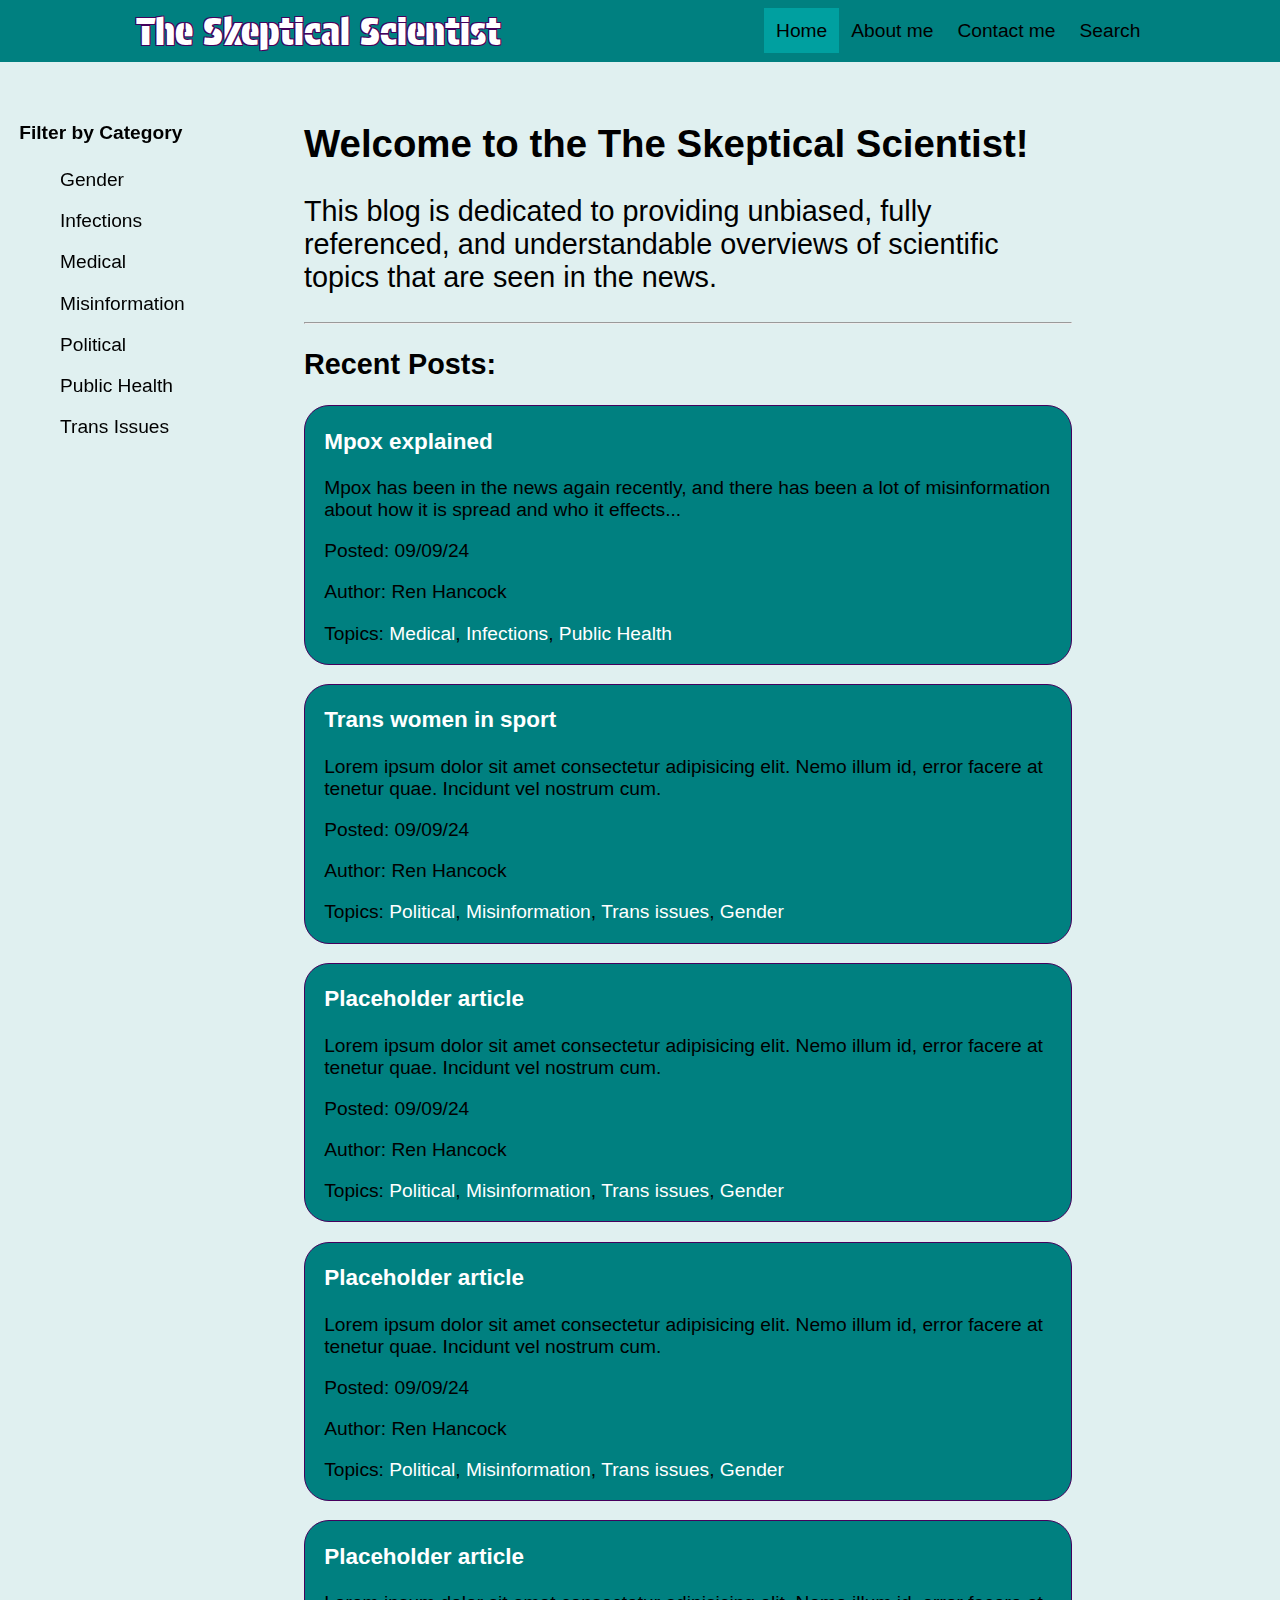
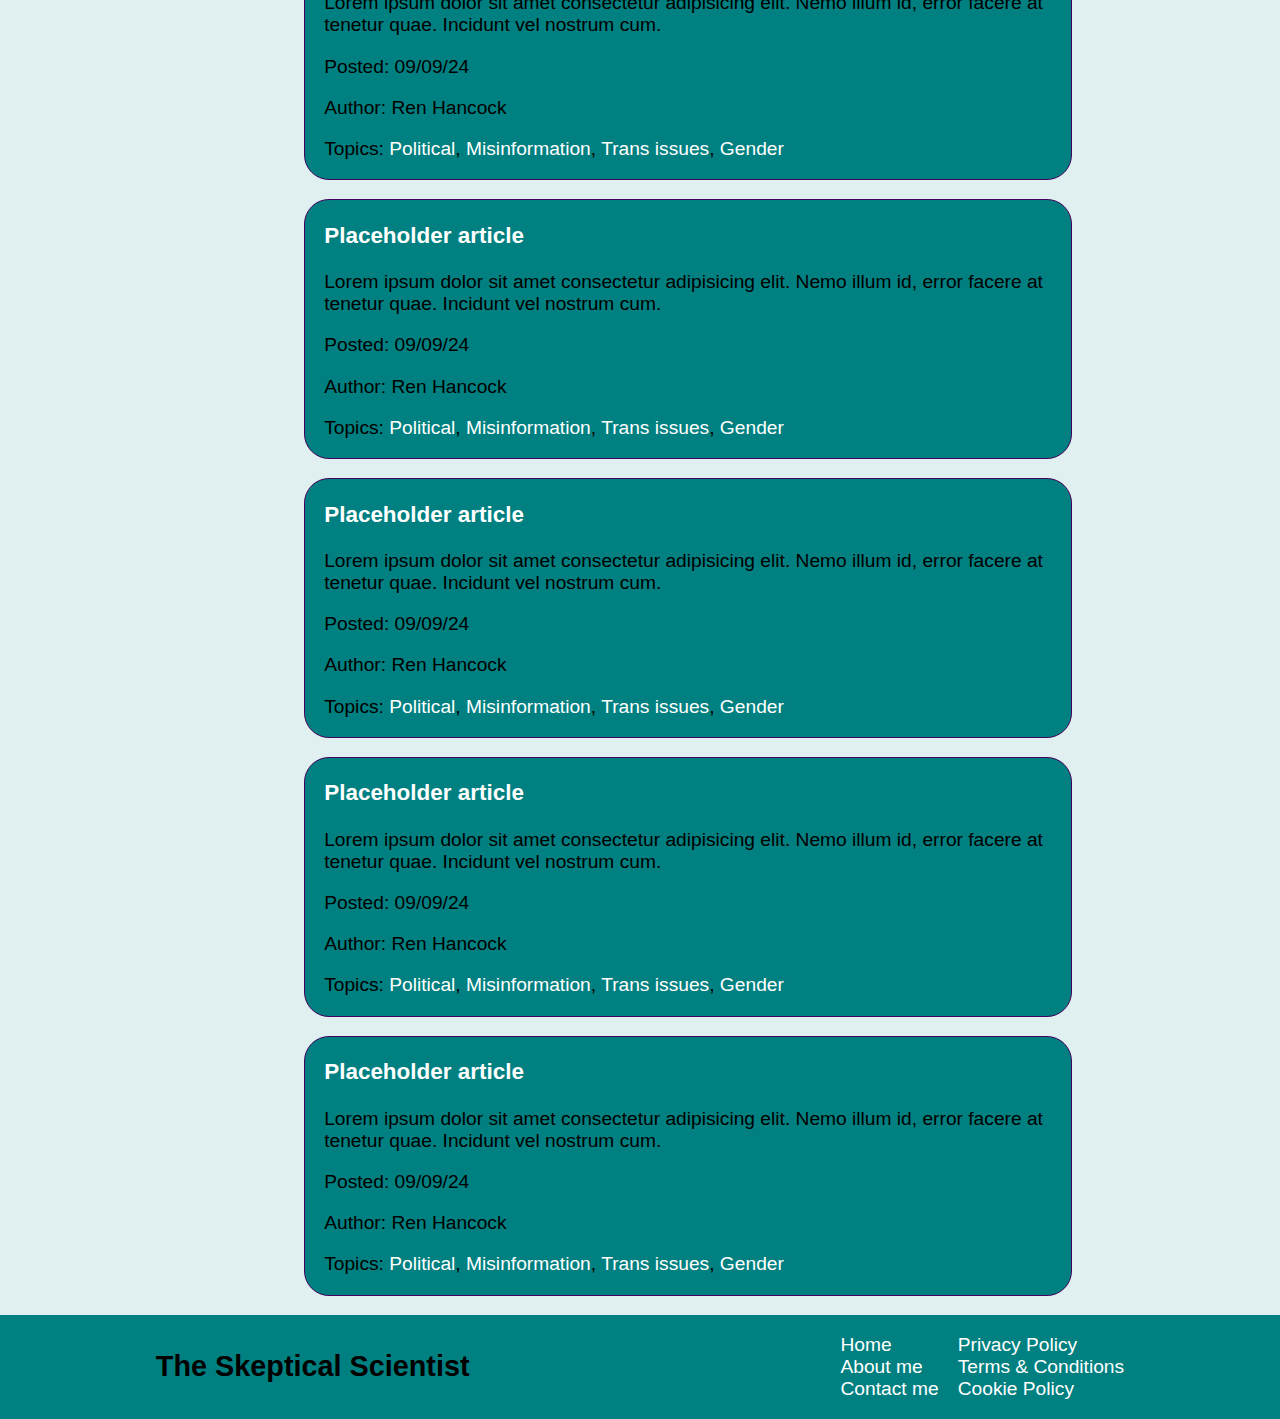
==== index.html @ 33c0a369 "update" ====
<!DOCTYPE html>
<html lang="en">
<head>
    <link rel="stylesheet" href="style.css">
    <link rel="stylesheet" href="index.css">
    <script src="app.js"></script>
    <link href="https://fonts.googleapis.com/css2?family=Protest+Guerrilla&display=swap" rel="stylesheet">
    <link rel="stylesheet" href="https://cdnjs.cloudflare.com/ajax/libs/font-awesome/4.7.0/css/font-awesome.min.css">
    <meta charset="UTF-8">
    <meta name="viewport" content="width=device-width, initial-scale=1.0">
    <title>The Skeptical Scientist - Home</title>
</head>
<body>
    <header>
        <h1 id="logo">The Skeptical Scientist</h1>
        <nav class="topnav" id="mytopnav">
            <ul>
                <li>
                    <a href="index.html" class="navbutton active" >Home</a>
                </li>
                <li>
                    <a href="about.html" class="navbutton" >About me</a>
                </li>
                <li>
                    <a href="contact.html" class="navbutton">Contact me</a>
                </li>
                <li>
                    <a href="search.html" class="navbutton">Search</a>
                </li>
                <li class="icon">
                    <a href="javascript:void(0);" class="icon" onclick="myFunction()">
                        <i class="fa fa-bars"></i>
                    </a>
                </li>
            </ul>
        </nav>
    </header>
    <main>
        <div id="main-content">
            <div>
                <h1 id="header1">Welcome to the The Skeptical Scientist!</h1>
                <p id="welcome-text">This blog is dedicated to providing unbiased, fully referenced, and understandable overviews of scientific topics that are seen in the news.</p>
                <hr>
                <h2>Recent Posts:</h2>
                <article>
                    <a href="articles/Mpox.html"><h3>Mpox explained</h3></a>
                    <p>Mpox has been in the news again recently, and there has been a lot of misinformation about how it is spread and who it effects...</p>
                    <p>Posted: 09/09/24</p>
                    <p>Author: Ren Hancock</p>
                    <p>Topics: <a href="topics/Medical.html">Medical</a>, <a href="topics/Infections.html">Infections</a>, <a href="topics/Public_Health.html">Public Health</a></p>
                </article>
                <article>
                    <a href="articles/trans_women_in_sport.html"><h3>Trans women in sport</h3></a>
                    <p>Lorem ipsum dolor sit amet consectetur adipisicing elit. Nemo illum id, error facere at tenetur quae. Incidunt vel nostrum cum.</p>
                    <p>Posted: 09/09/24</p>
                    <p>Author: Ren Hancock</p>
                    <p>Topics: <a href="topics/Political.html">Political</a>, <a href="topics/Misinformation.html">Misinformation</a>, <a href="topics/Trans_Issues.html">Trans issues</a>, <a href="topics/Gender.html">Gender</a></p>
                </article>
                <article>
                    <a href=""><h3>Placeholder article</h3></a>
                    <p>Lorem ipsum dolor sit amet consectetur adipisicing elit. Nemo illum id, error facere at tenetur quae. Incidunt vel nostrum cum.</p>
                    <p>Posted: 09/09/24</p>
                    <p>Author: Ren Hancock</p>
                    <p>Topics: <a href="topics/Political.html">Political</a>, <a href="topics/Misinformation.html">Misinformation</a>, <a href="topics/Trans_Issues.html">Trans issues</a>, <a href="topics/Gender.html">Gender</a></p>
                </article>
                <article>
                    <a href=""><h3>Placeholder article</h3></a>
                    <p>Lorem ipsum dolor sit amet consectetur adipisicing elit. Nemo illum id, error facere at tenetur quae. Incidunt vel nostrum cum.</p>
                    <p>Posted: 09/09/24</p>
                    <p>Author: Ren Hancock</p>
                    <p>Topics: <a href="topics/Political.html">Political</a>, <a href="topics/Misinformation.html">Misinformation</a>, <a href="topics/Trans_Issues.html">Trans issues</a>, <a href="topics/Gender.html">Gender</a></p>
                </article>
                <article>
                    <a href=""><h3>Placeholder article</h3></a>
                    <p>Lorem ipsum dolor sit amet consectetur adipisicing elit. Nemo illum id, error facere at tenetur quae. Incidunt vel nostrum cum.</p>
                    <p>Posted: 09/09/24</p>
                    <p>Author: Ren Hancock</p>
                    <p>Topics: <a href="topics/Political.html">Political</a>, <a href="topics/Misinformation.html">Misinformation</a>, <a href="topics/Trans_Issues.html">Trans issues</a>, <a href="topics/Gender.html">Gender</a></p>
                </article>
                <article>
                    <a href=""><h3>Placeholder article</h3></a>
                    <p>Lorem ipsum dolor sit amet consectetur adipisicing elit. Nemo illum id, error facere at tenetur quae. Incidunt vel nostrum cum.</p>
                    <p>Posted: 09/09/24</p>
                    <p>Author: Ren Hancock</p>
                    <p>Topics: <a href="topics/Political.html">Political</a>, <a href="topics/Misinformation.html">Misinformation</a>, <a href="topics/Trans_Issues.html">Trans issues</a>, <a href="topics/Gender.html">Gender</a></p>
                </article>
                <article>
                    <a href=""><h3>Placeholder article</h3></a>
                    <p>Lorem ipsum dolor sit amet consectetur adipisicing elit. Nemo illum id, error facere at tenetur quae. Incidunt vel nostrum cum.</p>
                    <p>Posted: 09/09/24</p>
                    <p>Author: Ren Hancock</p>
                    <p>Topics: <a href="topics/Political.html">Political</a>, <a href="topics/Misinformation.html">Misinformation</a>, <a href="topics/Trans_Issues.html">Trans issues</a>, <a href="topics/Gender.html">Gender</a></p>
                </article>
                <article>
                    <a href=""><h3>Placeholder article</h3></a>
                    <p>Lorem ipsum dolor sit amet consectetur adipisicing elit. Nemo illum id, error facere at tenetur quae. Incidunt vel nostrum cum.</p>
                    <p>Posted: 09/09/24</p>
                    <p>Author: Ren Hancock</p>
                    <p>Topics: <a href="topics/Political.html">Political</a>, <a href="topics/Misinformation.html">Misinformation</a>, <a href="topics/Trans_Issues.html">Trans issues</a>, <a href="topics/Gender.html">Gender</a></p>
                </article>
                <article>
                    <a href=""><h3>Placeholder article</h3></a>
                    <p>Lorem ipsum dolor sit amet consectetur adipisicing elit. Nemo illum id, error facere at tenetur quae. Incidunt vel nostrum cum.</p>
                    <p>Posted: 09/09/24</p>
                    <p>Author: Ren Hancock</p>
                    <p>Topics: <a href="topics/Political.html">Political</a>, <a href="topics/Misinformation.html">Misinformation</a>, <a href="topics/Trans_Issues.html">Trans issues</a>, <a href="topics/Gender.html">Gender</a></p>
                </article>
            </div>
            <aside class="fixed-aside">
                <section>
                    <h4>Filter by Category</h4>
                    <nav><ul>
                        <li><a href="topics/Gender.html" class="navbutton">Gender</a></li>
                        <li><a href="topics/Infections.html" class="navbutton">Infections</a></li>
                        <li><a href="topics/Medical.html" class="navbutton">Medical</a></li>
                        <li><a href="topics/Misinformation.html" class="navbutton">Misinformation</a></li>
                        <li><a href="topics/Political.html" class="navbutton">Political</a></li>
                        <li><a href="topics/Public_Health.html" class="navbutton">Public Health</a></li>
                        <li><a href="topics/Trans_Issues.html" class="navbutton">Trans Issues</a></li>
                    </ul></nav>
                </section>
             </aside>
        </div>
    </main>
    <footer>
        <h2>The Skeptical Scientist</h2>
        <section>
            <nav>
                <ul id="footer-navigation">
                    <div>
                        <li><a href="index.html">Home</a></li>
                        <li><a href="about.html">About me</a></li>
                        <li><a href="contact.html">Contact me</a></li>
                    </div>
                    <div>
                        <li><a href="">Privacy Policy</a></li>
                        <li><a href="">Terms & Conditions</a></li>
                        <li><a href="">Cookie Policy</a></li>
                    </div>
                </ul>
            </nav>
        </section>
    </footer>
</body>
</html>
---- style.css ----
body {
    font-family: Helvetica, Arial, sans-serif;
    margin: 0px;
    font-size: 1.5vw;
    background-color: #0080801f;
}

#logo {
    margin: 0px;
    padding: 8px;
    font-family: "Protest Guerrilla", sans-serif;
    font-weight: 400;
    font-style: normal;
    text-shadow: 
        1px 1px 0px #45015d,
        -1px 1px 0px #45015d,
        1px -1px 0px #45015d,
        -1px -1px 0px #45015d;
}



body > header {
    background-color: Teal;
    color: white;
    overflow: hidden;
    display: flex;
    flex-direction: row;
    align-items: center;
    justify-content: space-around;
    position: fixed;
    top: 0;
    left: 0;
    width: 100%;
}

body > header > nav > ul {
    list-style: none;
    text-decoration: none;
    display: flex;
    justify-content: space-around;
    padding: 0;
    margin: 0;
}

.topnav a:hover {
    background-color: rgb(0, 54, 54);
    color: white;
}

.topnav a.active {
    background-color: rgba(0, 187, 187, 0.541);
    color: black;
}
.topnav a.active:hover {
    background-color: rgb(0, 54, 54);
    color: white;
}

@media screen and (min-width: 600px) {
    .topnav .icon {
        display: none;
    }
}

@media screen and (max-width: 600px) {
    .topnav li:not(:first-child) {
        display: none;
    }
    .topnav li.icon {
      float: inline-start;
      display: block;
      padding-left: 5vw;
      color: white;
    }
}

@media screen and (max-width: 600px) {
    .topnav.responsive {
        position: relative;
        display: flex;
        flex-direction: column;
    }
    .topnav.responsive a.icon {
      position: absolute;
      right: 0;
      top: 0;
      color: white;
    }
    .topnav.responsive a {
      text-align: left;
      color: white;
      flex-direction: column;
      font-size: 2em;
    }
}

main {
    padding-top: 5em;
}

.navbutton {
    color: rgb(0, 0, 0);
    text-decoration: none;
    padding: 12px;
}

body > footer {
    background-color: teal;
    display: flex;
    overflow: hidden;
    align-items: center;
    justify-content: space-around;
}

#footer-navigation {
    display: flex;
    list-style: none;
}

#footer-navigation > div > li {
    margin-left: 1em;
}

#footer-navigation > div > li > a {
    color: white;
    text-decoration: none;
}
---- index.css ----
#welcome-text {
    font-size: 1.5em;
}

article {
    margin-top: 1em; 
    margin-bottom: 1em;
    padding-left: 1em;
    border: 0.1em solid #45015d;
    border-radius: 25px;
    background-color: #008080;
    color: black;
    
}

article a {
    color: white;
    text-decoration: none;
}

article a:hover {
    color: #45015d;
}

#main-content {
    display: flex;
    flex-direction: row-reverse;
    justify-content: space-around;
}

#main-content > div {
    width: 40em;
    padding-left: 5em;
}

.fixed-aside {
    position: fixed;
    left: 0;
    height: 100vh;
    width: 10em;
    display: flex;
    padding-left: 1em;
}
.fixed-aside a:hover {
    background-color: teal;
    color: white;
    border-radius: 25px;
}

.fixed-aside > section >nav >ul {
    list-style: none;
    text-decoration: none;
    align-content: left;
    padding-left: 1.5em;
}

.fixed-aside > section >nav >ul >li {
    padding-bottom: 1em;
}
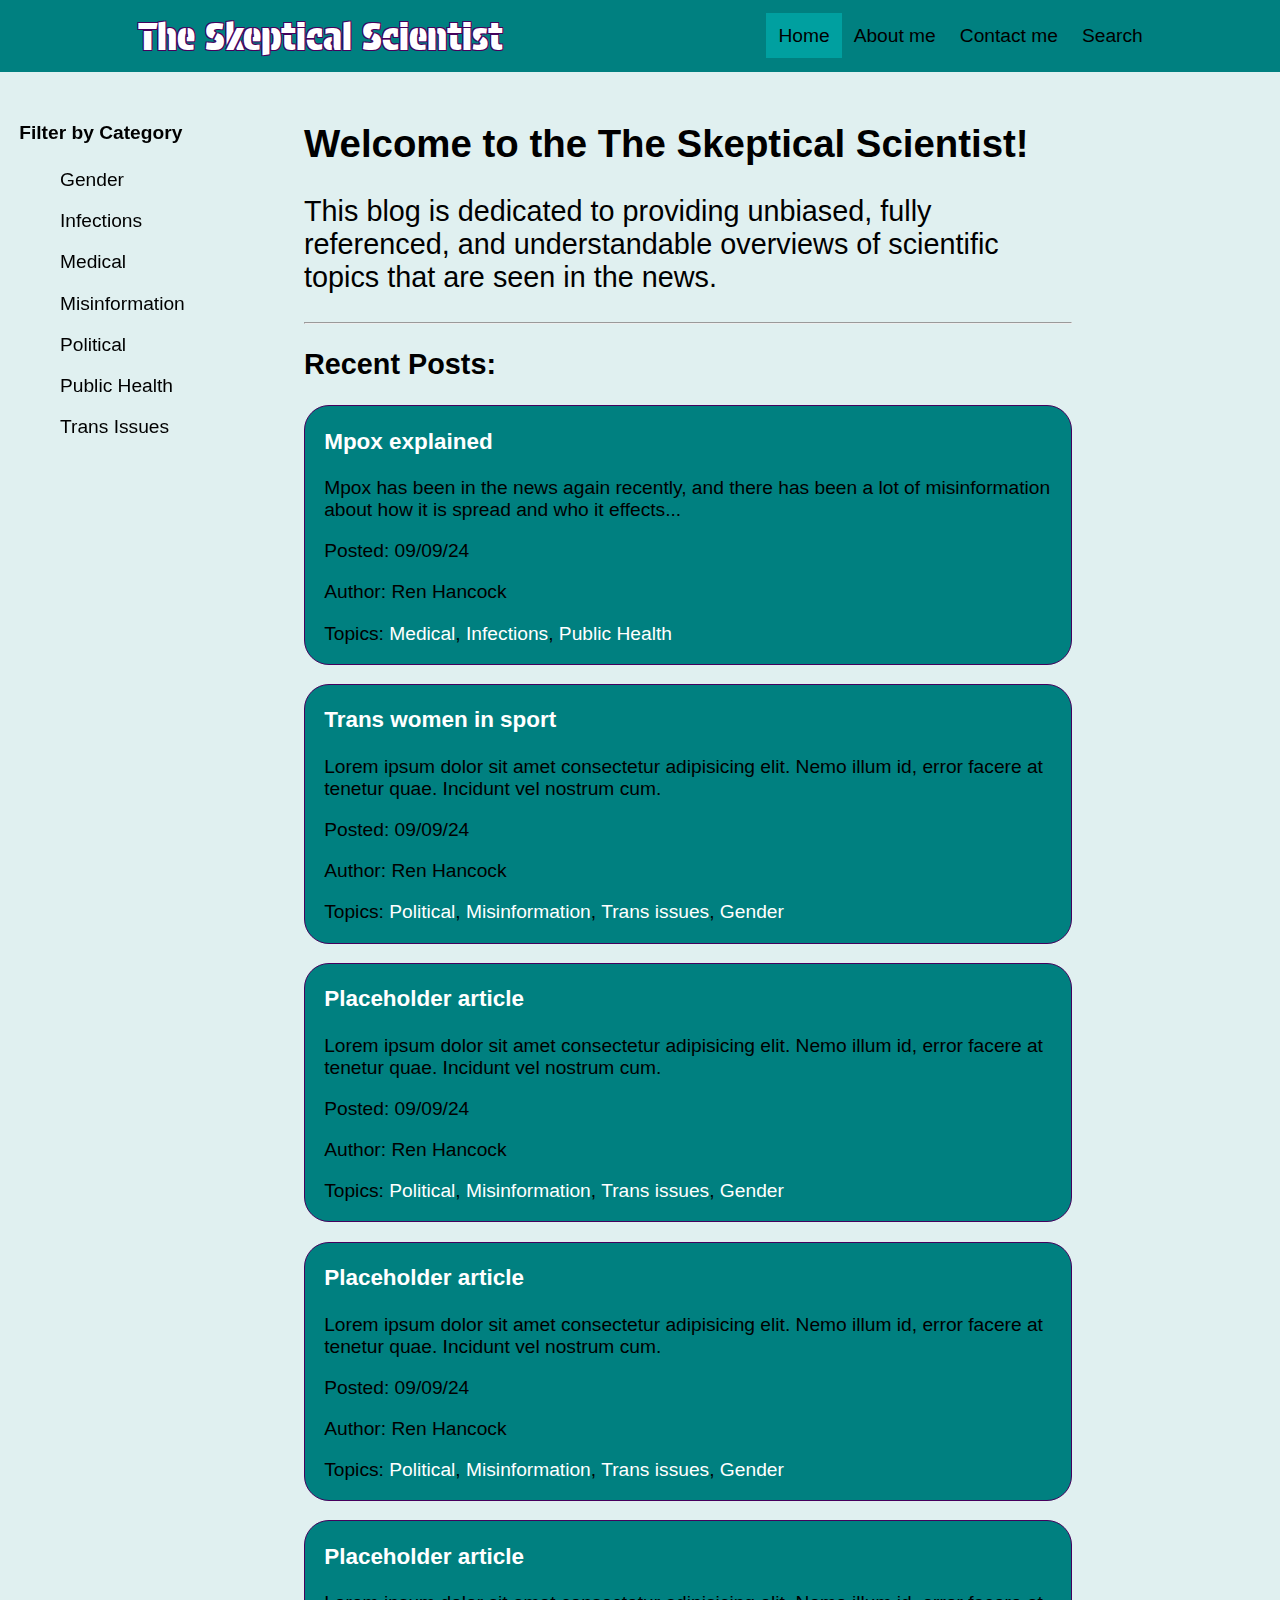
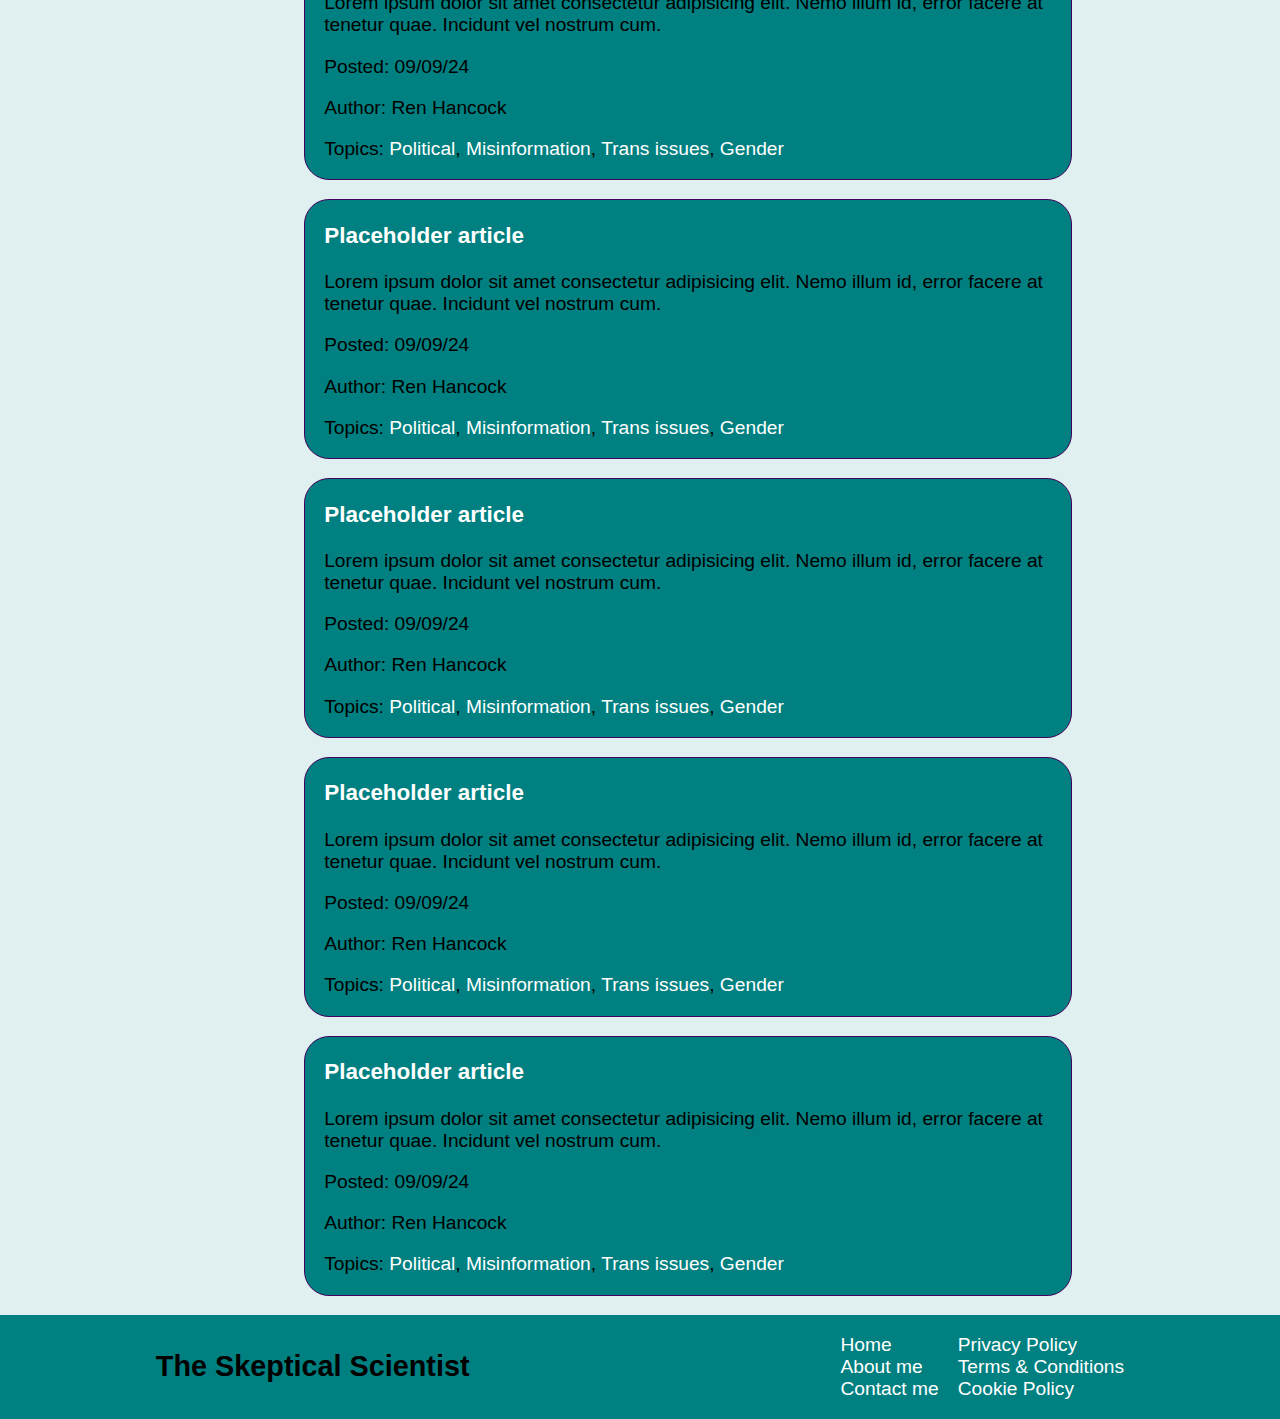
==== commit 90a9d0ce: "update" ====
--- a/index.html
+++ b/index.html
@@ -28,7 +28,7 @@
                     <a href="search.html" class="navbutton">Search</a>
                 </li>
                 <li class="icon">
-                    <a href="javascript:void(0);" class="icon" onclick="myFunction()">
+                    <a href="javascript:void(0);" onclick="myFunction()">
                         <i class="fa fa-bars"></i>
                     </a>
                 </li>
@@ -109,15 +109,17 @@
             <aside class="fixed-aside">
                 <section>
                     <h4>Filter by Category</h4>
-                    <nav><ul>
-                        <li><a href="topics/Gender.html" class="navbutton">Gender</a></li>
-                        <li><a href="topics/Infections.html" class="navbutton">Infections</a></li>
-                        <li><a href="topics/Medical.html" class="navbutton">Medical</a></li>
-                        <li><a href="topics/Misinformation.html" class="navbutton">Misinformation</a></li>
-                        <li><a href="topics/Political.html" class="navbutton">Political</a></li>
-                        <li><a href="topics/Public_Health.html" class="navbutton">Public Health</a></li>
-                        <li><a href="topics/Trans_Issues.html" class="navbutton">Trans Issues</a></li>
-                    </ul></nav>
+                    <nav>
+                        <ul>
+                            <li><a href="topics/Gender.html" class="navbutton">Gender</a></li>
+                            <li><a href="topics/Infections.html" class="navbutton">Infections</a></li>
+                            <li><a href="topics/Medical.html" class="navbutton">Medical</a></li>
+                            <li><a href="topics/Misinformation.html" class="navbutton">Misinformation</a></li>
+                            <li><a href="topics/Political.html" class="navbutton">Political</a></li>
+                            <li><a href="topics/Public_Health.html" class="navbutton">Public Health</a></li>
+                            <li><a href="topics/Trans_Issues.html" class="navbutton">Trans Issues</a></li>
+                        </ul>
+                    </nav>
                 </section>
              </aside>
         </div>
--- a/style.css
+++ b/style.css
@@ -7,7 +7,7 @@
 
 #logo {
     margin: 0px;
-    padding: 8px;
+    padding: 1vw;
     font-family: "Protest Guerrilla", sans-serif;
     font-weight: 400;
     font-style: normal;
@@ -58,40 +58,40 @@
 }
 
 @media screen and (min-width: 600px) {
-    .topnav .icon {
+    .icon {
         display: none;
     }
 }
 
 @media screen and (max-width: 600px) {
-    .topnav li:not(:first-child) {
-        display: none;
-    }
-    .topnav li.icon {
-      float: inline-start;
-      display: block;
-      padding-left: 5vw;
-      color: white;
-    }
-}
-
-@media screen and (max-width: 600px) {
-    .topnav.responsive {
-        position: relative;
+    .topnav {
+        color: black;
         display: flex;
         flex-direction: column;
     }
-    .topnav.responsive a.icon {
+    .topnav ul {
+        list-style: none;
+        text-decoration: none;
+        display: flex;
+        justify-content: space-around;
+        padding: 1em;
+        margin: 1em;
+    }
+    .navbutton {
+        float: none;
+        display: none;
+    }
+    .topnav a.icon {
+      display: block;
       position: absolute;
-      right: 0;
-      top: 0;
-      color: white;
     }
-    .topnav.responsive a {
+    .responsive ul {
+        display: flex;
+        flex-direction: column;
+        background-color: teal;
+    }
+    .responsive ul li a {
       text-align: left;
-      color: white;
-      flex-direction: column;
-      font-size: 2em;
     }
 }
 
--- a/index.css
+++ b/index.css
@@ -22,38 +22,76 @@
     color: #45015d;
 }
 
-#main-content {
-    display: flex;
-    flex-direction: row-reverse;
-    justify-content: space-around;
+@media screen and (min-width: 600px) {
+    #main-content {
+        display: flex;
+        flex-direction: row-reverse;
+        justify-content: space-around;
+    }
+
+    #main-content > div {
+        width: 40em;
+        padding-left: 5em;
+    }
+
+    .fixed-aside {
+        position: fixed;
+        left: 0;
+        height: 100vh;
+        width: 10em;
+        display: flex;
+        padding-left: 1em;
+    }
+    .fixed-aside a:hover {
+        background-color: teal;
+        color: white;
+        border-radius: 25px;
+    }
+
+    .fixed-aside > section >nav >ul {
+        list-style: none;
+        text-decoration: none;
+        align-content: left;
+        padding-left: 1.5em;
+    }
+
+    .fixed-aside > section >nav >ul >li {
+        padding-bottom: 1em;
+    }
 }
 
-#main-content > div {
-    width: 40em;
-    padding-left: 5em;
-}
+@media screen and (max-width: 600px) {
+    #main-content {
+        display: flex;
+        flex-direction: column;
+        justify-content: space-around;
+    }
+    
+    #main-content > div {
+        width: 90%;
+        padding-left: 5em;
+    }
+    
+    .fixed-aside {
+        display: flex;
+        padding-left: 1em;
+        flex-direction: row;
+    }
 
-.fixed-aside {
-    position: fixed;
-    left: 0;
-    height: 100vh;
-    width: 10em;
-    display: flex;
-    padding-left: 1em;
-}
-.fixed-aside a:hover {
-    background-color: teal;
-    color: white;
-    border-radius: 25px;
-}
-
-.fixed-aside > section >nav >ul {
-    list-style: none;
-    text-decoration: none;
-    align-content: left;
-    padding-left: 1.5em;
-}
-
-.fixed-aside > section >nav >ul >li {
-    padding-bottom: 1em;
+    .fixed-aside a:hover {
+        background-color: teal;
+        color: white;
+        border-radius: 25px;
+    }
+    
+    .fixed-aside > section >nav >ul {
+        list-style: none;
+        text-decoration: none;
+        align-content: left;
+        padding-left: 1.5em;
+    }
+    
+    .fixed-aside > section >nav >ul >li {
+        padding-bottom: 1em;
+    }
 }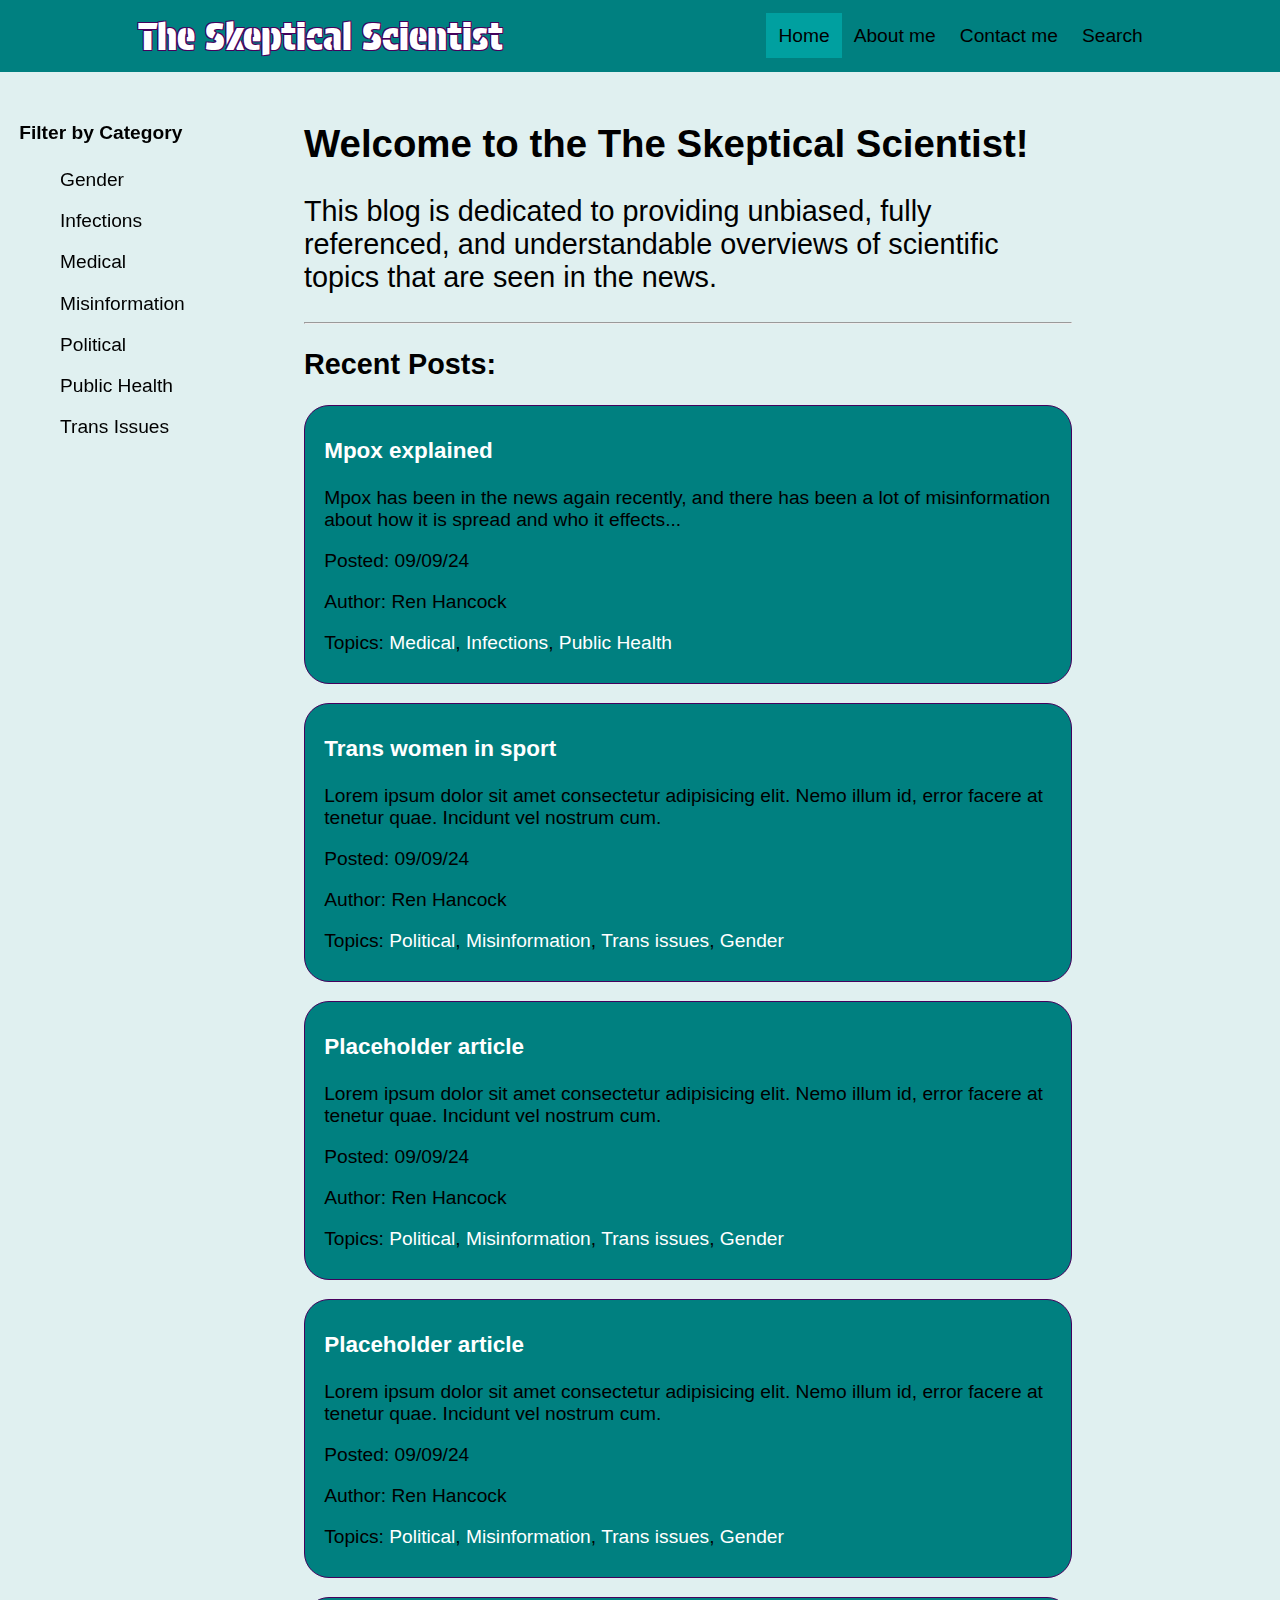
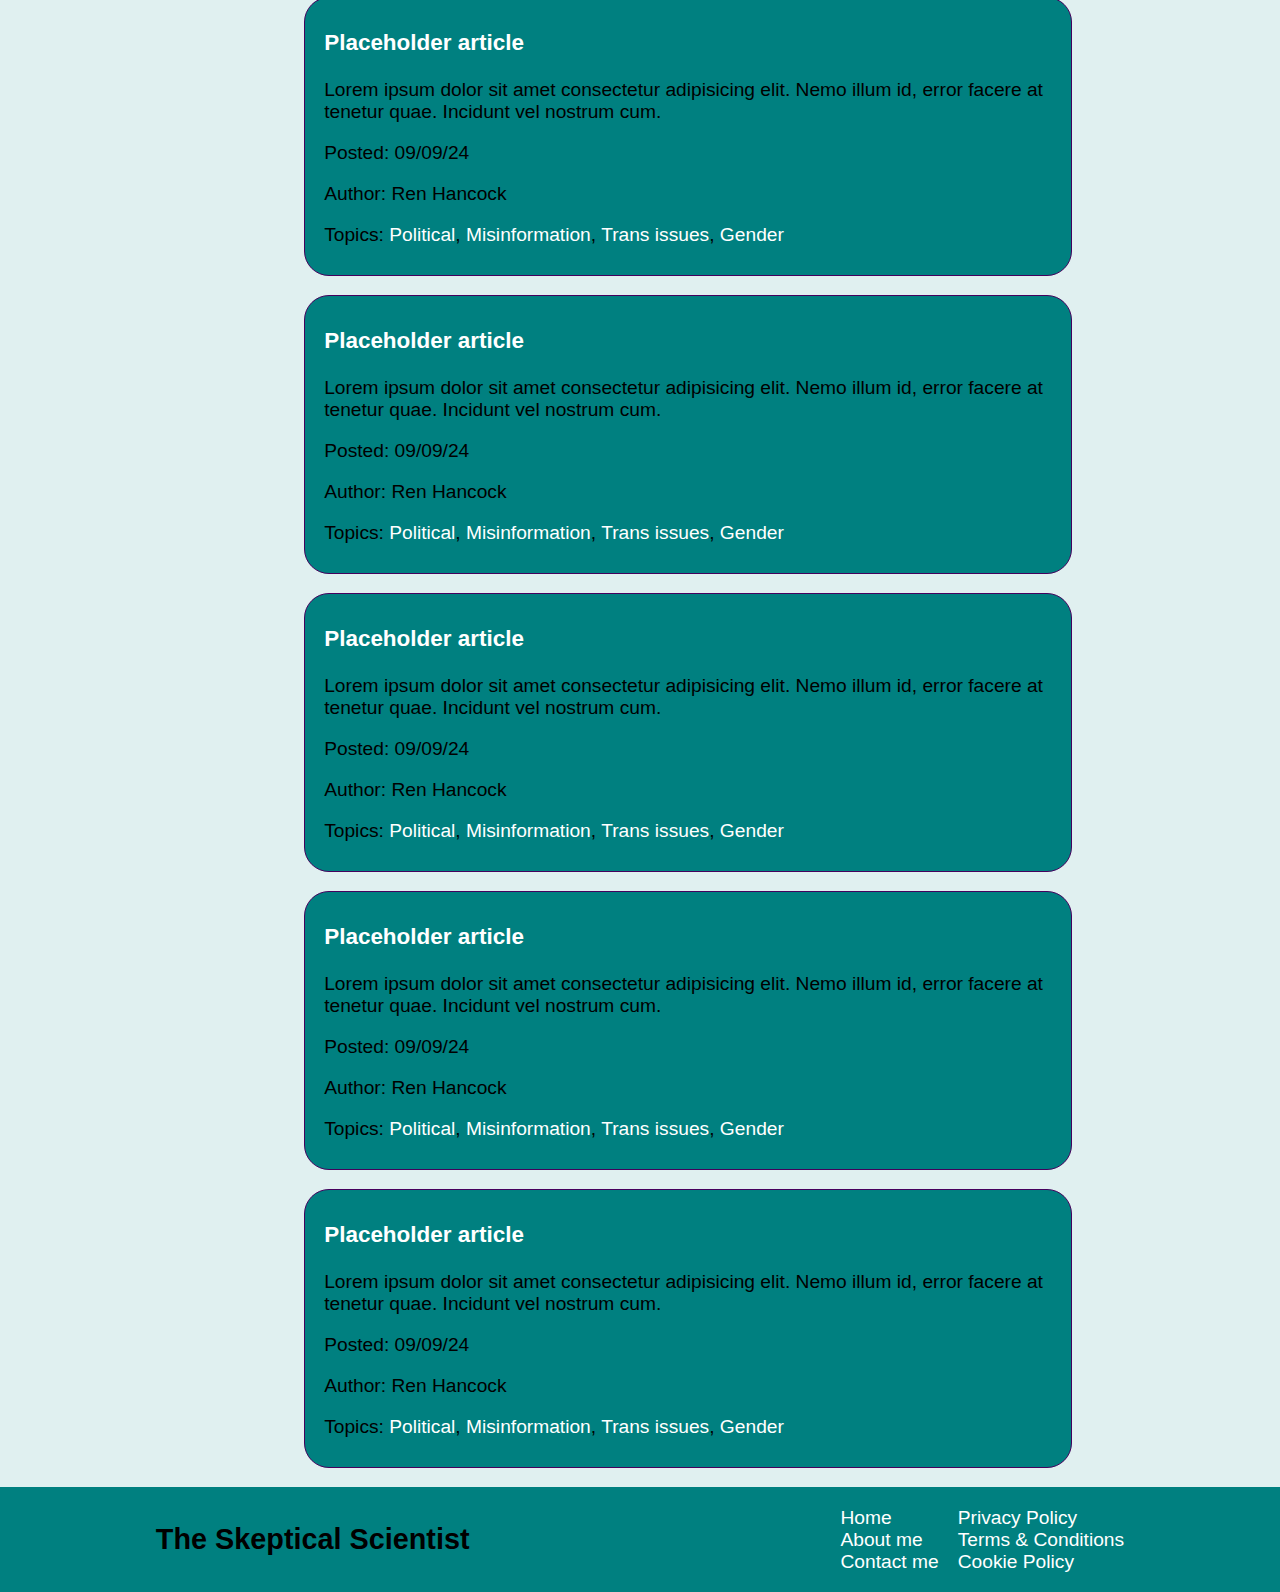
==== commit 78ad2d7f: "update" ====
--- a/index.html
+++ b/index.html
@@ -111,13 +111,13 @@
                     <h4>Filter by Category</h4>
                     <nav>
                         <ul>
-                            <li><a href="topics/Gender.html" class="navbutton">Gender</a></li>
-                            <li><a href="topics/Infections.html" class="navbutton">Infections</a></li>
-                            <li><a href="topics/Medical.html" class="navbutton">Medical</a></li>
-                            <li><a href="topics/Misinformation.html" class="navbutton">Misinformation</a></li>
-                            <li><a href="topics/Political.html" class="navbutton">Political</a></li>
-                            <li><a href="topics/Public_Health.html" class="navbutton">Public Health</a></li>
-                            <li><a href="topics/Trans_Issues.html" class="navbutton">Trans Issues</a></li>
+                            <li><a href="topics/Gender.html" class="category">Gender</a></li>
+                            <li><a href="topics/Infections.html" class="category">Infections</a></li>
+                            <li><a href="topics/Medical.html" class="category">Medical</a></li>
+                            <li><a href="topics/Misinformation.html" class="category">Misinformation</a></li>
+                            <li><a href="topics/Political.html" class="category">Political</a></li>
+                            <li><a href="topics/Public_Health.html" class="category">Public Health</a></li>
+                            <li><a href="topics/Trans_Issues.html" class="category">Trans Issues</a></li>
                         </ul>
                     </nav>
                 </section>
--- a/style.css
+++ b/style.css
@@ -111,6 +111,7 @@
     overflow: hidden;
     align-items: center;
     justify-content: space-around;
+    width: 100%;
 }
 
 #footer-navigation {
--- a/index.css
+++ b/index.css
@@ -5,12 +5,11 @@
 article {
     margin-top: 1em; 
     margin-bottom: 1em;
-    padding-left: 1em;
+    padding: 0.5em 1em 0.5em 1em;
     border: 0.1em solid #45015d;
     border-radius: 25px;
     background-color: #008080;
     color: black;
-    
 }
 
 article a {
@@ -20,6 +19,12 @@
 
 article a:hover {
     color: #45015d;
+}
+
+.category {
+    color: rgb(0, 0, 0);
+    text-decoration: none;
+    padding: 12px;
 }
 
 @media screen and (min-width: 600px) {
@@ -73,25 +78,29 @@
     }
     
     .fixed-aside {
-        display: flex;
+        width: 10em;
         padding-left: 1em;
-        flex-direction: row;
+        color: black;
     }
 
     .fixed-aside a:hover {
         background-color: teal;
-        color: white;
+        color: black;
         border-radius: 25px;
     }
     
     .fixed-aside > section >nav >ul {
         list-style: none;
         text-decoration: none;
-        align-content: left;
         padding-left: 1.5em;
+        width: 100vw;
+        color: black;
+        display: flex;
     }
     
     .fixed-aside > section >nav >ul >li {
         padding-bottom: 1em;
+        color: black;
+        flex-direction: row;
     }
 }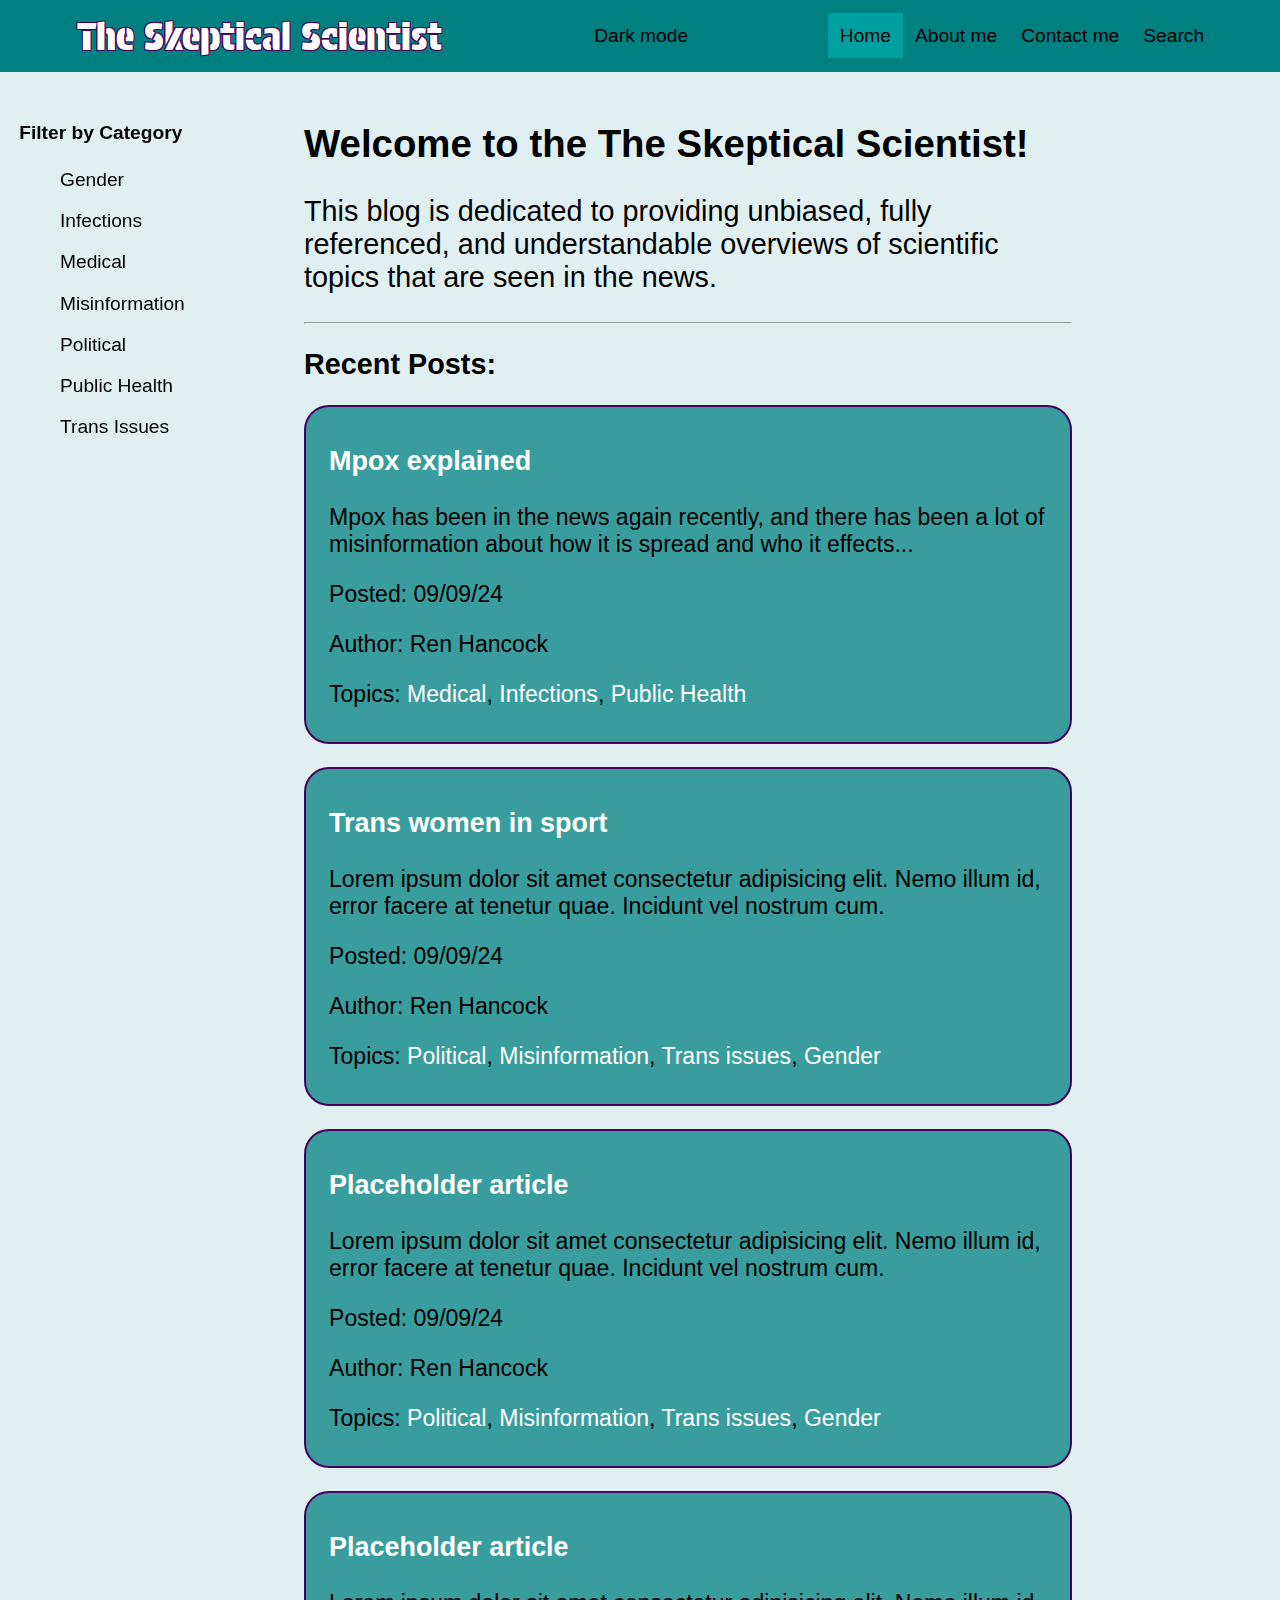
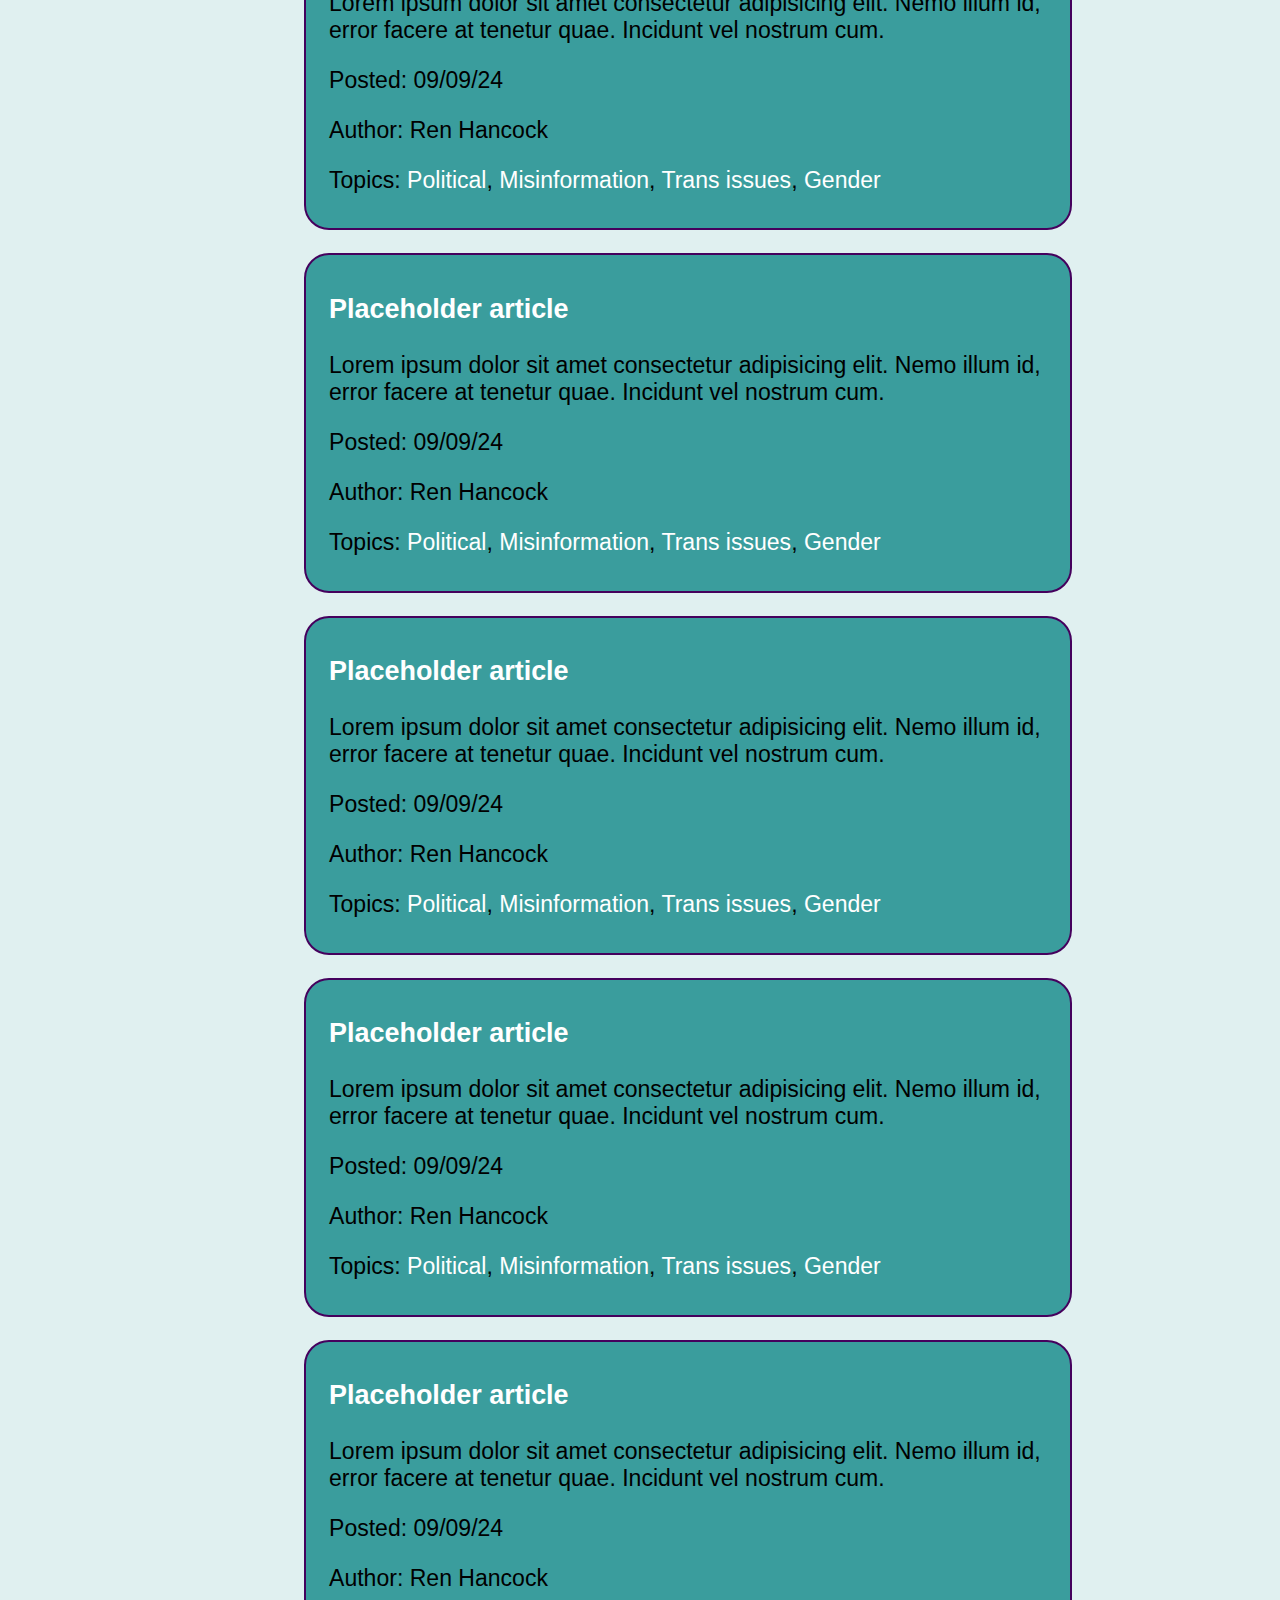
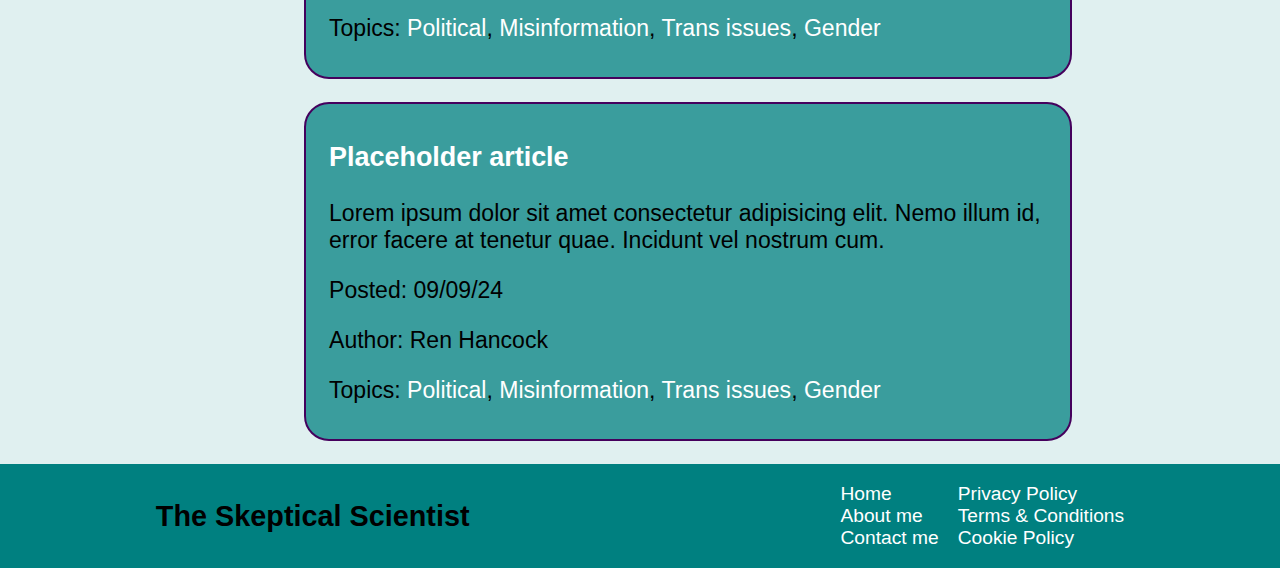
==== commit 934bb999: "update" ====
--- a/index.html
+++ b/index.html
@@ -12,7 +12,8 @@
 </head>
 <body>
     <header>
-        <h1 id="logo">The Skeptical Scientist</h1>
+        <h1 id="logo"><a href="index.html">The Skeptical Scientist</a></h1>
+        <button onclick="myFunction()">Dark mode</button>
         <nav class="topnav" id="mytopnav">
             <ul>
                 <li>
@@ -28,7 +29,7 @@
                     <a href="search.html" class="navbutton">Search</a>
                 </li>
                 <li class="icon">
-                    <a href="javascript:void(0);" onclick="myFunction()">
+                    <a href="javascript:void(0)" onclick="myFunction()">
                         <i class="fa fa-bars"></i>
                     </a>
                 </li>
--- a/style.css
+++ b/style.css
@@ -3,6 +3,11 @@
     margin: 0px;
     font-size: 1.5vw;
     background-color: #0080801f;
+}
+
+.dark-mode {
+    background-color: rgb(0, 28, 28);
+    color: rgb(96, 189, 189);
 }
 
 #logo {
@@ -11,6 +16,8 @@
     font-family: "Protest Guerrilla", sans-serif;
     font-weight: 400;
     font-style: normal;
+    text-decoration: none;
+    color: white;
     text-shadow: 
         1px 1px 0px #45015d,
         -1px 1px 0px #45015d,
@@ -18,7 +25,14 @@
         -1px -1px 0px #45015d;
 }
 
+#logo a {
+    text-decoration: none;
+    color: white;
+}
 
+.dark-mode #logo a {
+    color: rgb(198, 198, 198);;
+}
 
 body > header {
     background-color: Teal;
@@ -43,6 +57,12 @@
     margin: 0;
 }
 
+.navbutton {
+    color: rgb(0, 0, 0);
+    text-decoration: none;
+    padding: 12px;
+}
+
 .topnav a:hover {
     background-color: rgb(0, 54, 54);
     color: white;
@@ -53,6 +73,19 @@
     color: black;
 }
 .topnav a.active:hover {
+    background-color: rgb(0, 54, 54);
+    color: white;
+}
+
+header > button {
+    padding: 12px;
+    background-color: teal;
+    border: none;
+    font-size: 1.5vw;
+    justify-self: end;
+}
+
+header > button:hover {
     background-color: rgb(0, 54, 54);
     color: white;
 }
@@ -99,12 +132,6 @@
     padding-top: 5em;
 }
 
-.navbutton {
-    color: rgb(0, 0, 0);
-    text-decoration: none;
-    padding: 12px;
-}
-
 body > footer {
     background-color: teal;
     display: flex;
--- a/index.css
+++ b/index.css
@@ -8,8 +8,27 @@
     padding: 0.5em 1em 0.5em 1em;
     border: 0.1em solid #45015d;
     border-radius: 25px;
-    background-color: #008080;
-    color: black;
+    background-color: #008080bd;
+    color: rgb(0, 0, 0);
+    font-size: larger;
+}
+
+.dark-mode article {
+    background-color: rgb(0, 37, 37);
+    color: rgb(96, 189, 189);
+    border: none;
+}
+
+.dark-mode article a {
+    color: rgb(158, 158, 158);
+}
+
+.dark-mode article a:hover {
+    color: #7900a5;
+}
+
+.dark-mode aside a {
+    color: rgb(96, 189, 189);
 }
 
 article a {
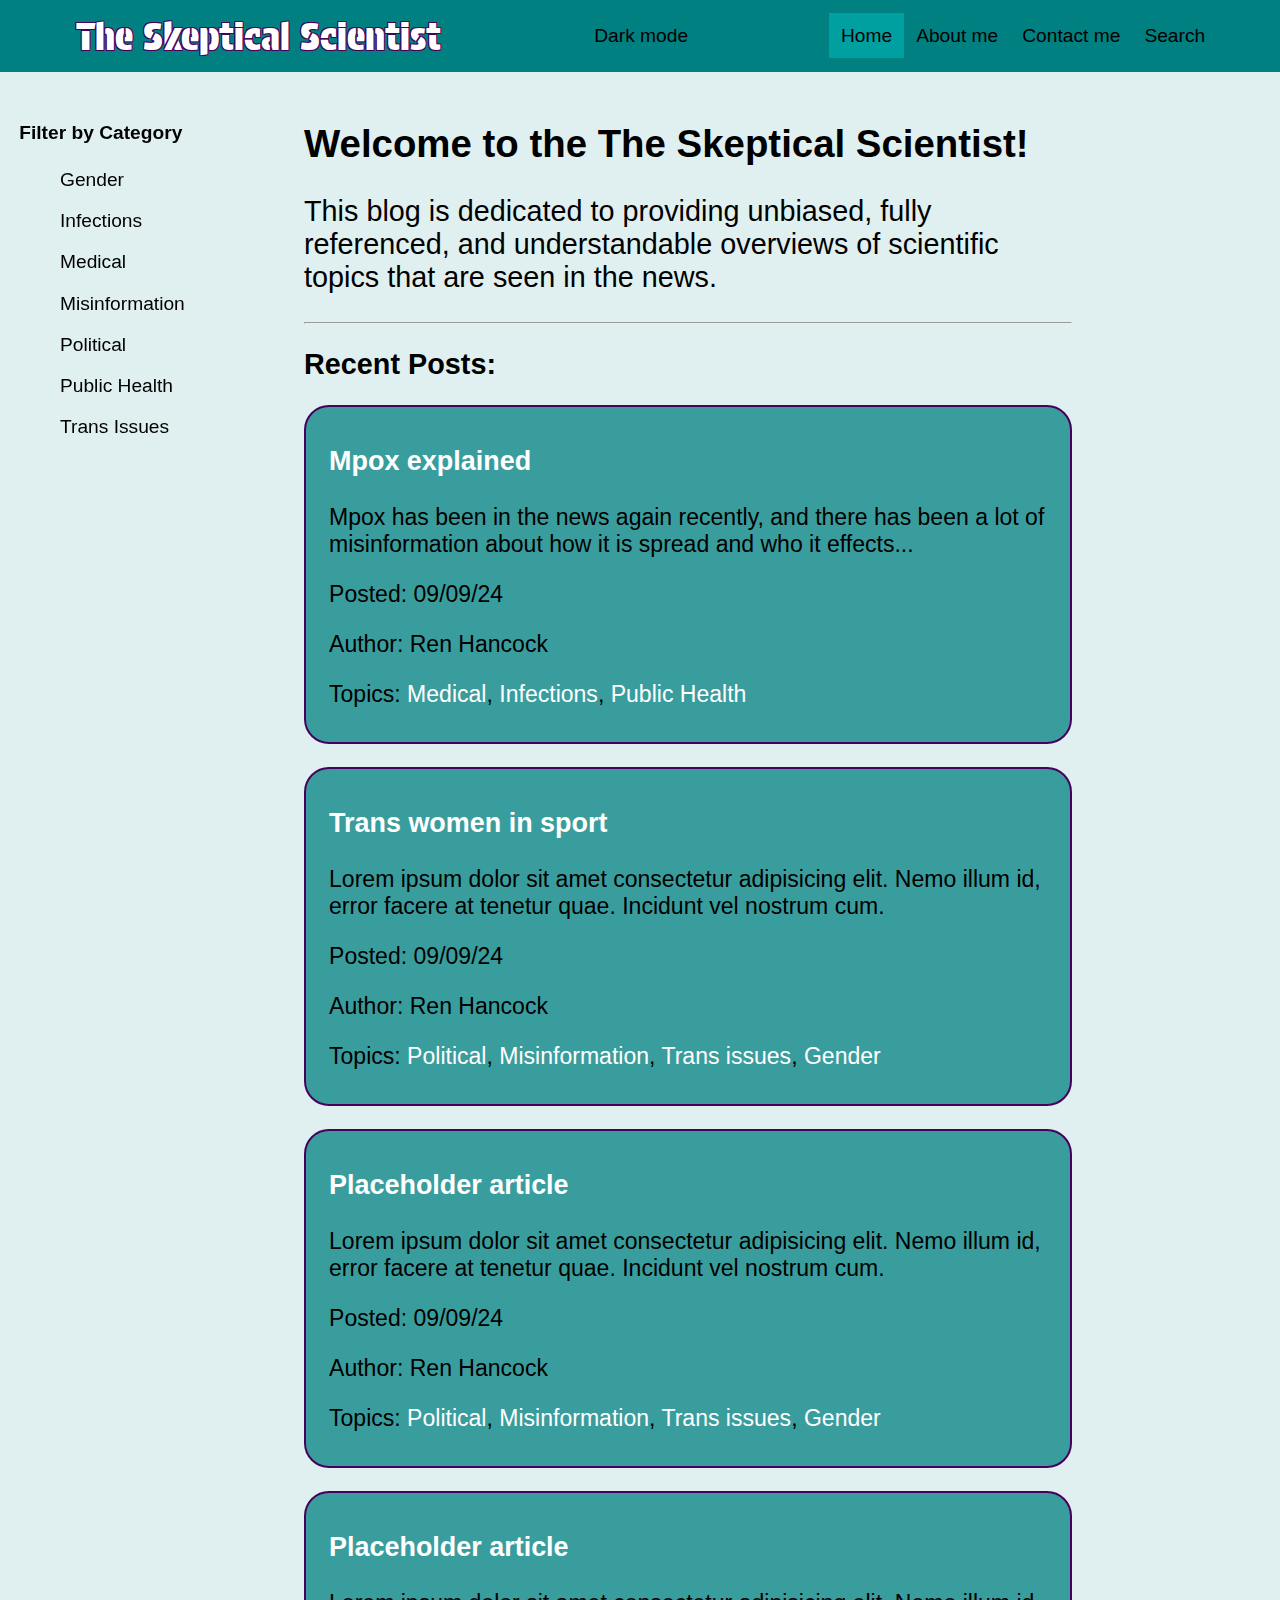
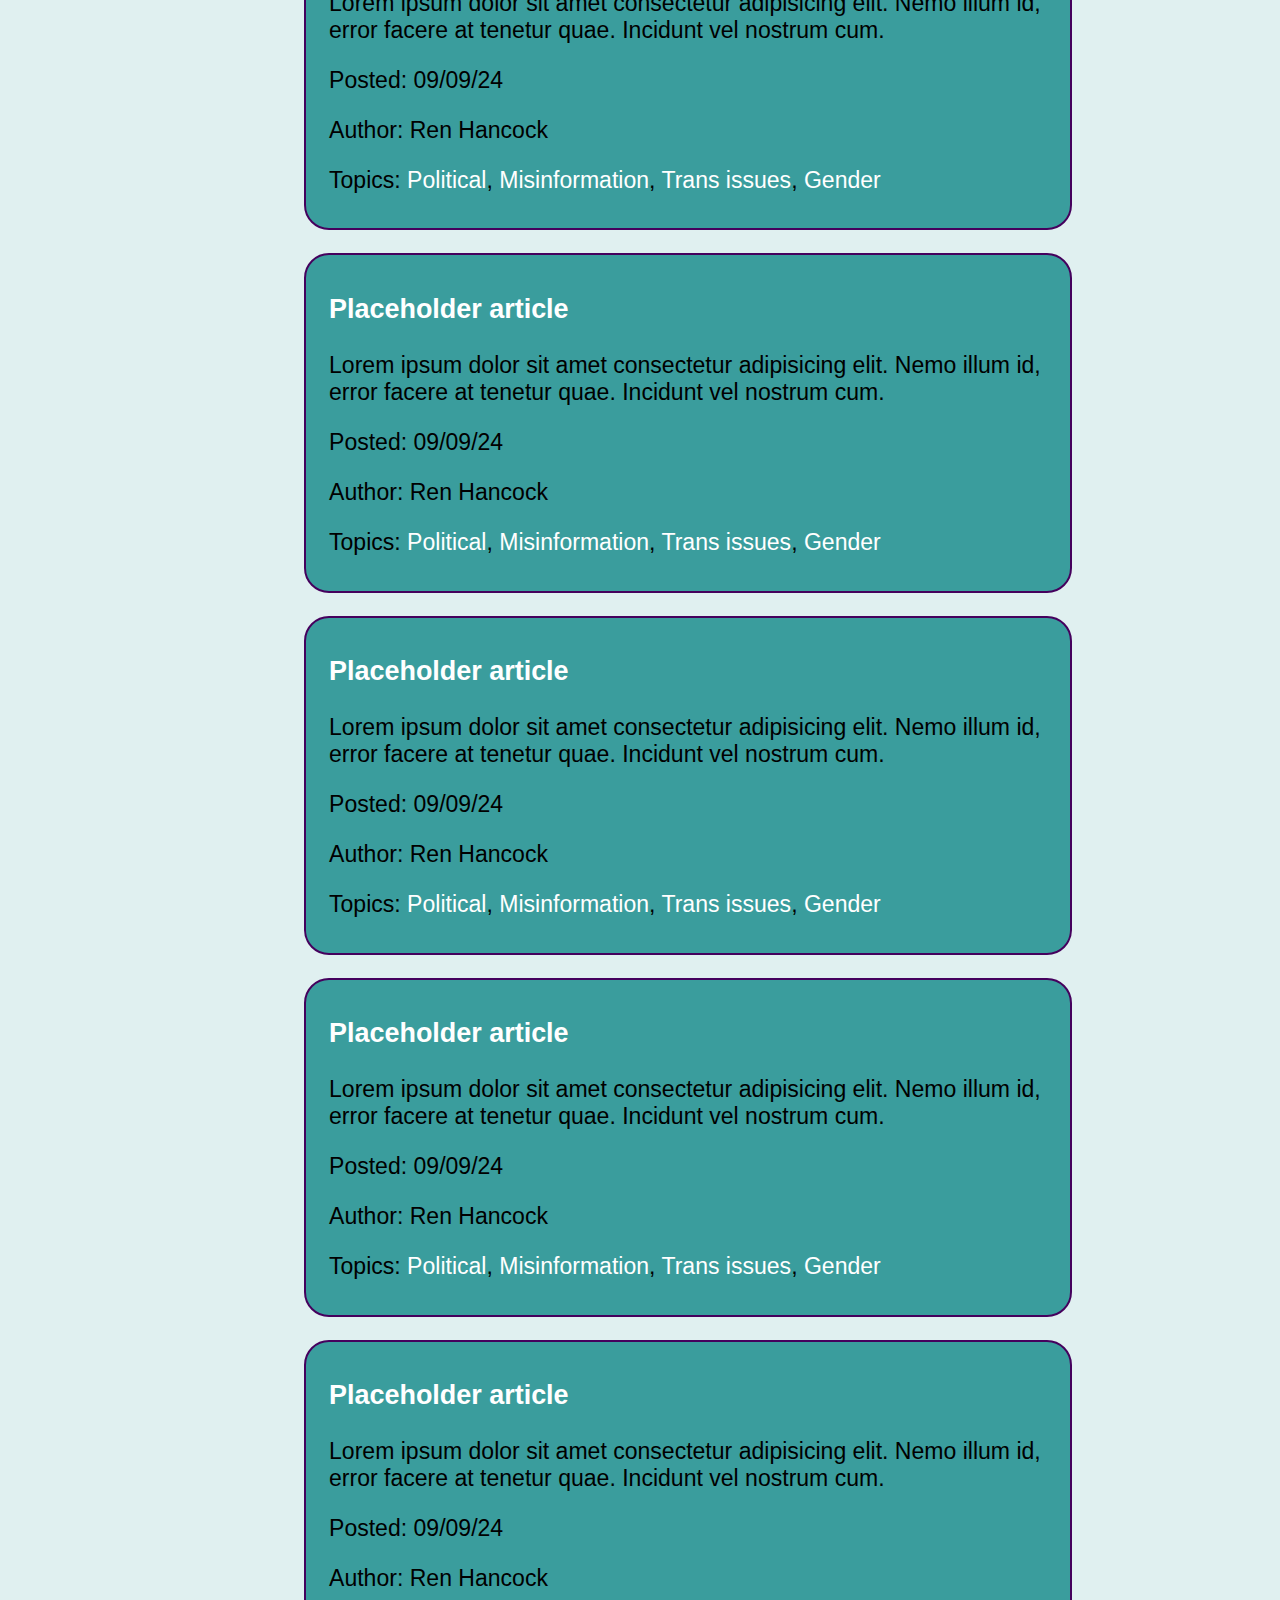
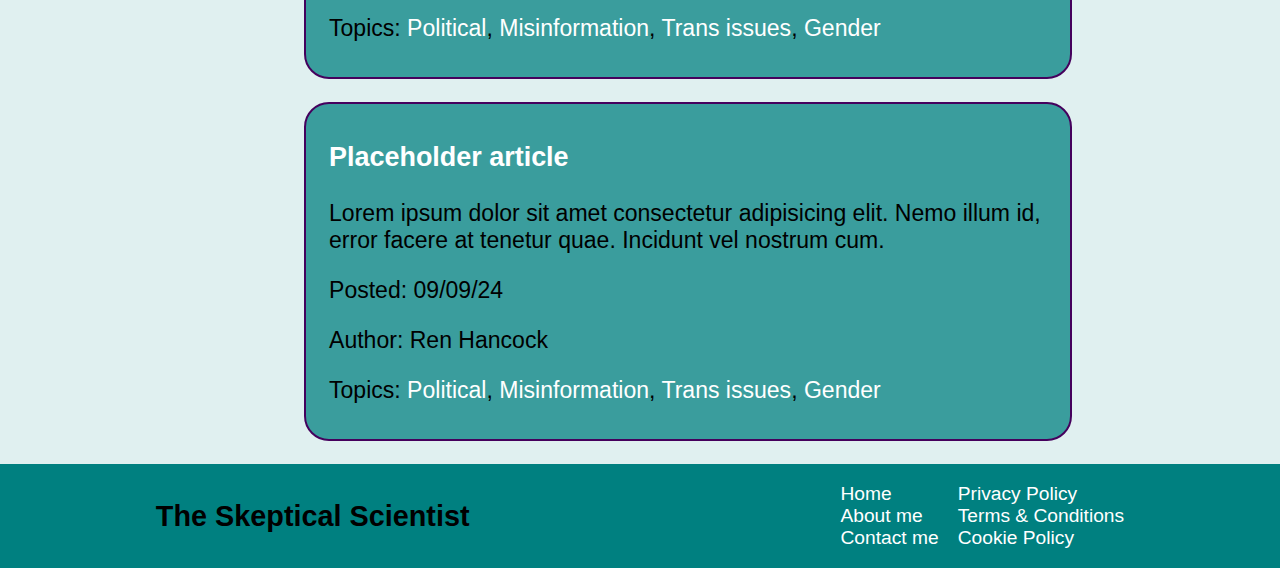
==== commit fa70ad09: "Update dark mode" ====
--- a/index.html
+++ b/index.html
@@ -10,10 +10,10 @@
     <meta name="viewport" content="width=device-width, initial-scale=1.0">
     <title>The Skeptical Scientist - Home</title>
 </head>
-<body>
+<body onload="onload()">
     <header>
         <h1 id="logo"><a href="index.html">The Skeptical Scientist</a></h1>
-        <button onclick="myFunction()">Dark mode</button>
+        <button onclick="darkMode()">Dark mode</button>
         <nav class="topnav" id="mytopnav">
             <ul>
                 <li>
--- a/style.css
+++ b/style.css
@@ -7,7 +7,17 @@
 
 .dark-mode {
     background-color: rgb(0, 28, 28);
-    color: rgb(96, 189, 189);
+    color: rgb(158, 158, 158);
+}
+
+.dark-mode button {
+    background-color: rgb(0, 64, 64);
+    border: none;
+    color: rgb(158, 158, 158);
+}
+
+.dark-mode button:hover {
+    background-color: rgb(0, 99, 99);
 }
 
 #logo {
@@ -72,6 +82,12 @@
     background-color: rgba(0, 187, 187, 0.541);
     color: black;
 }
+
+.dark-mode .topnav a.active {
+    background-color: rgb(0, 64, 64);
+    color: rgb(158, 158, 158);
+}
+
 .topnav a.active:hover {
     background-color: rgb(0, 54, 54);
     color: white;
@@ -83,6 +99,7 @@
     border: none;
     font-size: 1.5vw;
     justify-self: end;
+    padding: 1.7vh;
 }
 
 header > button:hover {
--- a/index.css
+++ b/index.css
@@ -15,12 +15,12 @@
 
 .dark-mode article {
     background-color: rgb(0, 37, 37);
-    color: rgb(96, 189, 189);
+    color: rgb(158, 158, 158);
     border: none;
 }
 
 .dark-mode article a {
-    color: rgb(158, 158, 158);
+    color: rgb(96, 189, 189);
 }
 
 .dark-mode article a:hover {
